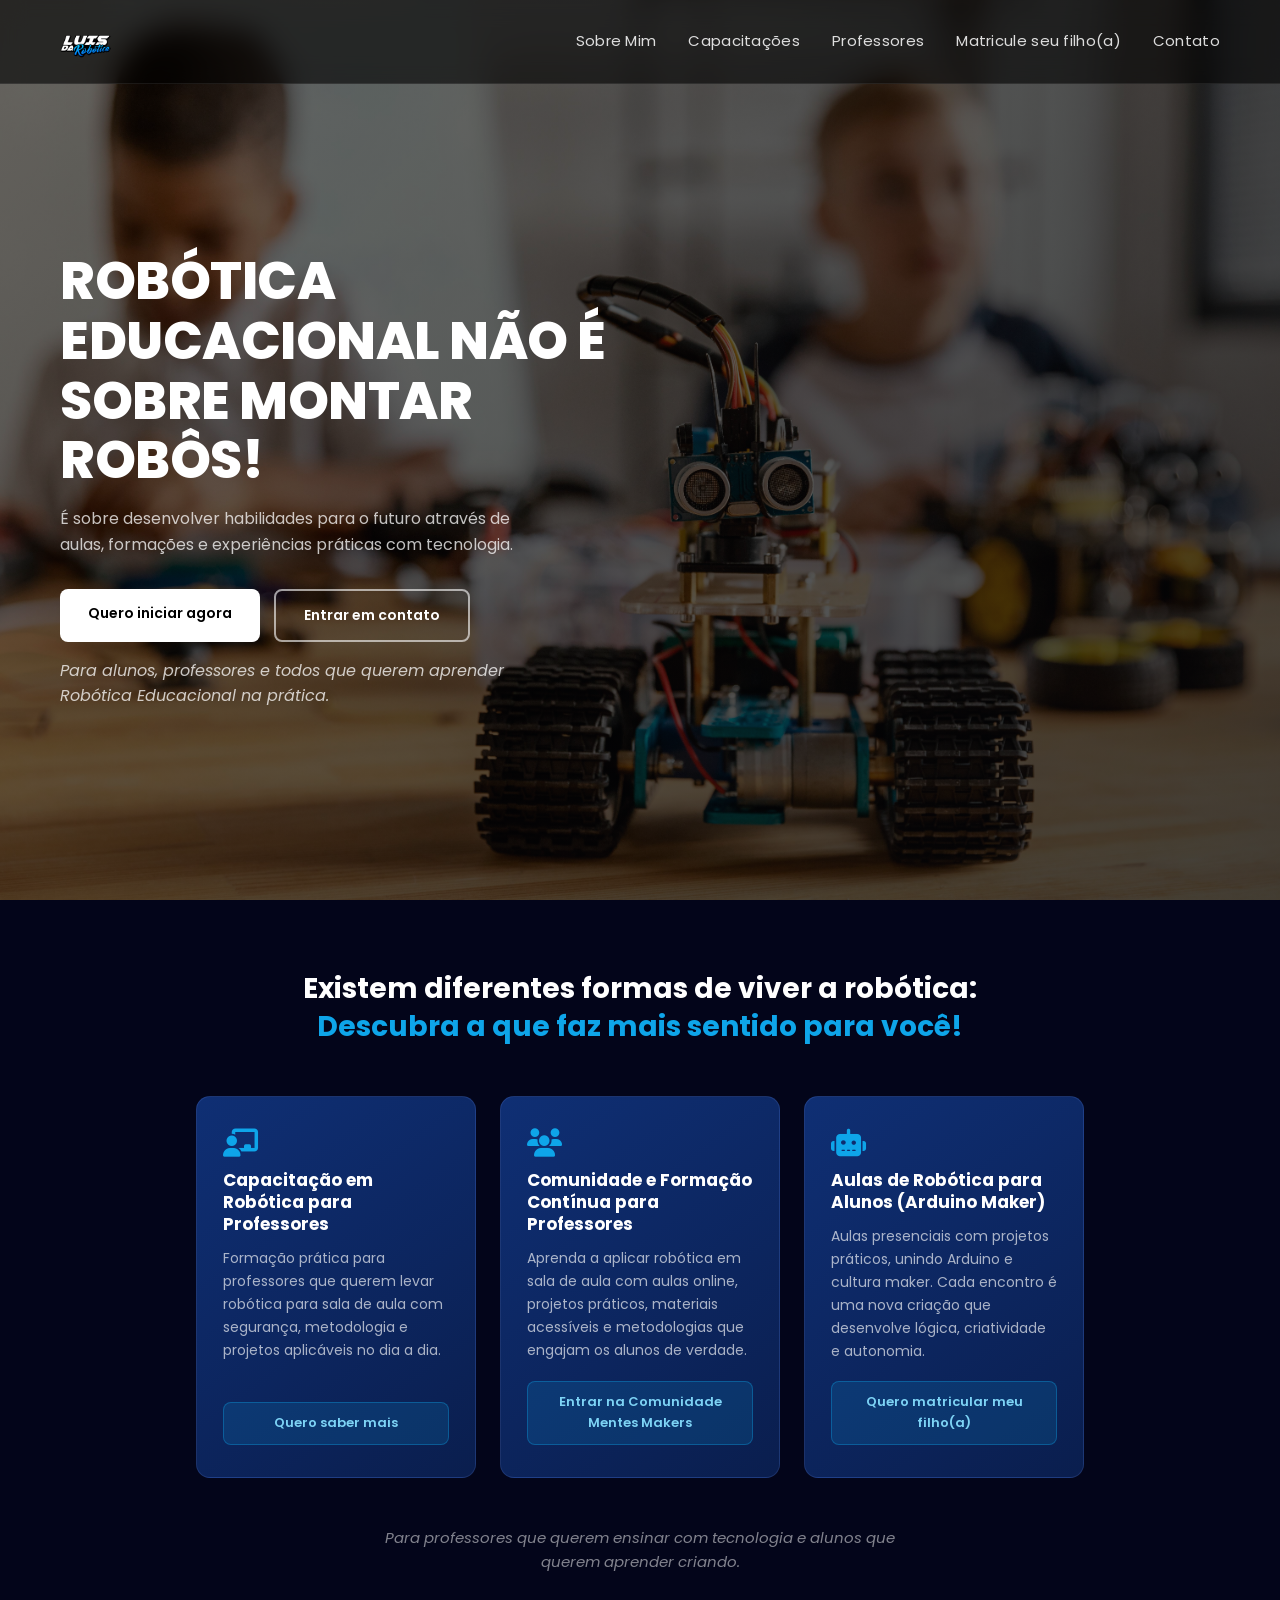
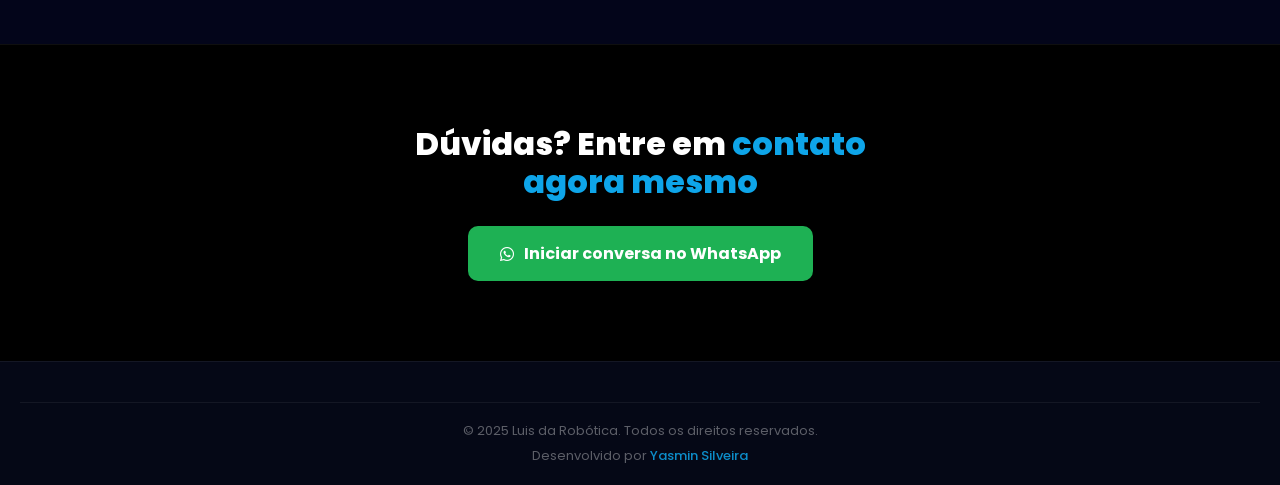
==== index.html @ f3c62aaa "Primeiro commit" ====
<!DOCTYPE html>
<html lang="pt-BR">
<head>
  <meta charset="UTF-8">
  <meta name="viewport" content="width=device-width, initial-scale=1.0">
  <title>Luis da Robótica</title>
   <link rel="icon" type="image/png" href="logotipo.png">
  <link rel="stylesheet" href="style.css">
  <link href="https://fonts.googleapis.com/css2?family=Poppins:wght@300;400;600;800&display=swap" rel="stylesheet">
  <link rel="stylesheet" href="https://cdnjs.cloudflare.com/ajax/libs/font-awesome/6.5.0/css/all.min.css">
  <style>

    /* =====================
       SUBTÍTULO HERO
    ===================== */
    .hero-sub {
      margin-top: 20px;
      color: rgba(255,255,255,0.55);
      font-size: 15px;
      max-width: 460px;
      line-height: 1.6;
      font-style: italic;
    }

    /* =====================
       TÍTULO SEÇÃO BLOCOS
    ===================== */
    .blocos-titulo {
      text-align: center;
      padding: 70px 60px 10px;
      background: #03051a;
    }

    .blocos-titulo h2 {
      font-size: 28px;
      font-weight: 700;
      line-height: 1.35;
      max-width: 700px;
      margin: 0 auto;
      color: white;
    }

    .blocos-titulo h2 span {
      color: #0EA5E9;
    }

    /* =====================
       CARDS / BLOCOS
    ===================== */
    .sobre-cards {
      display: flex;
      gap: 24px;
      padding: 40px 60px 20px;
      justify-content: center;
      flex-wrap: wrap;
      background: #03051a;
    }

    .card {
      background: linear-gradient(145deg, #0f2f74, #0a1e4e);
      padding: 32px 26px;
      border-radius: 14px;
      width: 280px;
      border: 1px solid rgba(125, 158, 250, 0.15);
      transition: transform 0.3s, border-color 0.3s, box-shadow 0.3s;
      display: flex;
      flex-direction: column;
      gap: 12px;
    }

    .card:hover {
      transform: translateY(-6px);
      border-color: rgba(14,165,233,0.5);
      box-shadow: 0 16px 40px rgba(14,165,233,0.15);
    }

    .card .card-icon {
      font-size: 28px;
      color: #0EA5E9;
    }

    .card h3 {
      font-size: 17px;
      font-weight: 700;
      line-height: 1.3;
      color: white;
    }

    .card p {
      color: rgba(255,255,255,0.65);
      font-size: 14px;
      line-height: 1.65;
      flex: 1;
    }

    .card-btn {
      display: inline-block;
      margin-top: 6px;
      padding: 10px 18px;
      background: rgba(14,165,233,0.15);
      border: 1px solid rgba(14,165,233,0.35);
      color: #7DD3F5;
      border-radius: 8px;
      font-size: 13px;
      font-weight: 600;
      text-decoration: none;
      transition: background 0.25s, color 0.25s, transform 0.2s;
      text-align: center;
    }

    .card-btn:hover {
      background: #0EA5E9;
      color: white;
      transform: translateY(-1px);
    }

    /* =====================
       FRASE ABAIXO DOS BLOCOS
    ===================== */
    .blocos-frase {
      background: #03051a;
      text-align: center;
      padding: 28px 60px 70px;
    }

    .blocos-frase p {
      color: rgba(255,255,255,0.5);
      font-size: 15px;
      font-style: italic;
      max-width: 560px;
      margin: 0 auto;
      line-height: 1.6;
    }

    /* =====================
       CTA WHATSAPP FINAL
    ===================== */
    .cta-whatsapp {
      background: #000000;
      padding: 80px 60px;
      display: flex;
      flex-direction: column;
      align-items: center;
      text-align: center;
      gap: 24px;
      border-top: 1px solid rgba(255,255,255,0.06);
    }

    .cta-whatsapp h2 {
      font-size: 32px;
      font-weight: 800;
      line-height: 1.2;
      max-width: 500px;
    }

    .cta-whatsapp h2 span {
      color: #0EA5E9;
    }

    .btn-whatsapp-cta {
      display: inline-flex;
      align-items: center;
      gap: 10px;
      background: #1eb154;
      color: white;
      text-decoration: none;
      padding: 15px 32px;
      border-radius: 10px;
      font-size: 16px;
      font-weight: 700;
      transition: transform 0.25s, box-shadow 0.25s;
    }

    .btn-whatsapp-cta:hover {
      transform: translateY(-3px);
      box-shadow: 0 10px 30px rgba(37,211,102,0.4);
    }

    /* =====================
       FOOTER
    ===================== */
    .footer {
      background: #050816;
      padding: 0 20px;
      border-top: 1px solid rgba(255,255,255,0.06);
    }

    .footer-bottom {
      padding: 18px 20px;
      display: flex;
      flex-direction: column;
      align-items: center;
      gap: 4px;
      text-align: center;
    }

    .footer-bottom p {
      color: rgba(255,255,255,0.35);
      font-size: 13px;
      margin: 0;
    }

    .footer-bottom .dev-credit a {
      color: rgba(14,165,233,0.85);
      text-decoration: none;
      font-weight: 500;
      transition: color 0.25s;
    }

    .footer-bottom .dev-credit a:hover {
      color: #38BDF8;
      text-decoration: underline;
    }

    /* =====================
       RESPONSIVO
    ===================== */
    @media (max-width: 768px) {
      .blocos-titulo {
        padding: 50px 24px 10px;
      }

      .blocos-titulo h2 {
        font-size: 22px;
      }

      .sobre-cards {
        padding: 32px 20px 16px;
        flex-direction: column;
        align-items: center;
      }

      .card {
        width: 100%;
        max-width: 360px;
      }

      .blocos-frase {
        padding: 20px 24px 50px;
      }

      .cta-whatsapp {
        padding: 60px 24px;
      }

      .cta-whatsapp h2 {
        font-size: 24px;
      }
    }
  </style>
</head>
<body>

<!-- HEADER -->
<header>
  <div class="logo">
    <img src="logotipo.png" alt="Logo Luis da Robótica">
  </div>

  <nav id="menu">
    <a href="sobre.html">Sobre Mim</a>
    <a href="capacitacao.html">Capacitações</a>
    <a href="mentes.html">Professores</a>
    <a href="alunos.html">Matricule seu filho(a)</a>
    <a href="contato.html">Contato</a>
  </nav>

  <button class="menu-toggle" onclick="toggleMenu()" aria-label="Abrir menu">☰</button>
</header>

<!-- HERO -->
<section class="hero-main">
  <h1>ROBÓTICA EDUCACIONAL NÃO É SOBRE MONTAR ROBÔS!</h1>

  <p>
    É sobre desenvolver habilidades para o futuro através de aulas,
    formações e experiências práticas com tecnologia.
  </p>

  <div class="buttons">
    <a href="sobre.html" class="btn">Quero iniciar agora</a>
    <a href="contato.html" class="btn btn-outline">Entrar em contato</a>
  </div>

  <p class="hero-sub">
    Para alunos, professores e todos que querem aprender Robótica Educacional na prática.
  </p>
</section>

<!-- TÍTULO SEÇÃO BLOCOS -->
<div class="blocos-titulo">
  <h2>Existem diferentes formas de viver a robótica: <span>Descubra a que faz mais sentido para você!</span></h2>
</div>

<!-- BLOCOS -->
<section class="sobre-cards">

  <!-- Bloco 1: Capacitação -->
  <div class="card">
    <i class="fas fa-chalkboard-teacher card-icon"></i>
    <h3>Capacitação em Robótica para Professores</h3>
    <p>Formação prática para professores que querem levar robótica para sala de aula com segurança, metodologia e projetos aplicáveis no dia a dia.</p>
    <a href="capacitacoes.html" class="card-btn">Quero saber mais</a>
  </div>

  <!-- Bloco 2: Comunidade -->
  <div class="card">
    <i class="fas fa-users card-icon"></i>
    <h3>Comunidade e Formação Contínua para Professores</h3>
    <p>Aprenda a aplicar robótica em sala de aula com aulas online, projetos práticos, materiais acessíveis e metodologias que engajam os alunos de verdade.</p>
    <a href="mentes.html" class="card-btn">Entrar na Comunidade Mentes Makers</a>
  </div>

  <!-- Bloco 3: Alunos -->
  <div class="card">
    <i class="fas fa-robot card-icon"></i>
    <h3>Aulas de Robótica para Alunos (Arduino Maker)</h3>
    <p>Aulas presenciais com projetos práticos, unindo Arduino e cultura maker. Cada encontro é uma nova criação que desenvolve lógica, criatividade e autonomia.</p>
    <a href="https://wa.me/5551991377158" class="card-btn">Quero matricular meu filho(a)</a>
  </div>

</section>

<!-- FRASE ABAIXO DOS BLOCOS -->
<div class="blocos-frase">
  <p>Para professores que querem ensinar com tecnologia e alunos que querem aprender criando.</p>
</div>

<!-- CTA WHATSAPP -->
<section class="cta-whatsapp">
  <h2>Dúvidas? Entre em <span>contato agora mesmo</span></h2>
  <a href="https://wa.me/5551991377158" target="_blank" rel="noopener noreferrer" class="btn-whatsapp-cta">
    <i class="fab fa-whatsapp"></i>
    Iniciar conversa no WhatsApp
  </a>
</section>

<!-- FOOTER -->
<footer class="footer">
  <div class="footer-bottom">
    <p>© 2025 Luis da Robótica. Todos os direitos reservados.</p>
    <p class="dev-credit">
      Desenvolvido por <a href="https://www.linkedin.com/in/yasmin-silveira-2394731ba/" target="_blank" rel="noopener noreferrer">Yasmin Silveira</a>
    </p>
  </div>
</footer>

<script src="script.js"></script>
</body>
</html>
---- style.css ----
/* =========================
   RESET E BASE
========================= */
* {
  box-sizing: border-box;
  margin: 0;
  padding: 0;
}
 
body {
  font-family: 'Poppins', system-ui, -apple-system, sans-serif;
  background: #000000;
  color: white;
  line-height: 1.6;
}
 
/* =========================
   HEADER (TOPO FIXO)
========================= */
header {
  position: fixed;
  top: 0;
  left: 0;
  width: 100%;
  display: flex;
  justify-content: space-between;
  align-items: center;
  padding: 10px 60px;
  z-index: 100;
  background: rgba(0, 0, 0, 0.6);
  backdrop-filter: blur(12px);
  -webkit-backdrop-filter: blur(12px);
  border-bottom: 1px solid rgba(255, 255, 255, 0.08);
  transition: background 0.3s;
}
 
/* LOGO */
.logo img {
  height: 55px;
  transition: transform 0.3s;
}
 
.logo img:hover {
  transform: scale(1.04);
}
 
/* =========================
   MENU
========================= */
nav {
  display: flex;
  gap: 32px;
  align-items: center;
}
 
nav a {
  color: rgba(255, 255, 255, 0.85);
  text-decoration: none;
  font-size: 15px;
  font-weight: 400;
  position: relative;
  transition: color 0.3s;
  letter-spacing: 0.3px;
}
 
nav a::after {
  content: "";
  position: absolute;
  width: 0%;
  height: 2px;
  background: white;
  left: 0;
  bottom: -4px;
  border-radius: 2px;
  transition: width 0.3s ease;
}
 
nav a:hover {
  color: white;
}
 
nav a:hover::after {
  width: 100%;
}
 
/* =========================
   MENU HAMBURGUER
========================= */
.menu-toggle {
  display: none;
  font-size: 26px;
  cursor: pointer;
  background: none;
  border: none;
  color: white;
  padding: 4px;
}
 
/* =========================
   HERO PRINCIPAL (HOME)
========================= */
.hero-main {
  height: 100vh;
  display: flex;
  flex-direction: column;
  justify-content: center;
  padding: 120px 60px 60px;
  background:
    linear-gradient(135deg, rgba(0, 0, 0, 0.55) 0%, rgba(4, 5, 8, 0.75) 100%),
    url('crianca.jpg') center/cover no-repeat;
  position: relative;
}
 
.hero-main h1 {
  font-size: 52px;
  max-width: 580px;
  line-height: 1.15;
  font-weight: 800;
  letter-spacing: -0.5px;
}
 
.hero-main h1 span {
  color: #424ef5;
}
 
.hero-main p {
  color: rgba(255, 255, 255, 0.75);
  max-width: 480px;
  margin-top: 16px;
  font-size: 16px;
}
 
/* =========================
   BOTÕES
========================= */
.buttons {
  margin-top: 32px;
  display: flex;
  gap: 14px;
  flex-wrap: wrap;
}
 
.btn {
  padding: 13px 28px;
  background: white;
  color: black;
  text-decoration: none;
  border-radius: 8px;
  font-weight: 600;
  font-size: 14px;
  transition: transform 0.25s, box-shadow 0.25s;
  display: inline-block;
}
 
.btn:hover {
  transform: translateY(-2px);
  box-shadow: 0 8px 24px rgba(255, 255, 255, 0.15);
}
 
.btn-outline {
  background: transparent;
  border: 2px solid rgba(255, 255, 255, 0.6);
  color: white;
}
 
.btn-outline:hover {
  background: #4542f5;
  border-color: #5442f5;
  color: white;
  box-shadow: 0 8px 24px rgba(66, 69, 245, 0.35);
}
 
/* =========================
   HERO SOBRE
========================= */
.sobre-hero {
  height: 100vh;
  display: flex;
  flex-direction: column;
  justify-content: center;
  padding: 120px 60px 60px;
  background:
    linear-gradient(135deg, rgba(0, 0, 0, 0.65) 0%, rgba(10, 15, 28, 0.92) 100%),
    url('fundosobre.png') center/cover no-repeat;
}
 
.sobre-hero h1 {
  font-size: 50px;
  max-width: 500px;
  line-height: 1.2;
  font-weight: 800;
}
 
/* =========================
   CARDS
========================= */
.sobre-cards {
  display: flex;
  gap: 20px;
  padding: 60px;
  justify-content: center;
  flex-wrap: wrap;
}
 
.card {
  background: linear-gradient(145deg, #0f2f74, #0a1e4e);
  padding: 24px;
  border-radius: 14px;
  width: 260px;
  border: 1px solid rgba(125, 158, 250, 0.15);
  transition: transform 0.3s, border-color 0.3s, box-shadow 0.3s;
}
 
.card:hover {
  transform: translateY(-6px);
  border-color: rgba(125, 158, 250, 0.5);
  box-shadow: 0 12px 32px rgba(15, 47, 116, 0.4);
}
 
/* =========================
   APRESENTAÇÃO FINAL
========================= */
.sobre-apresentacao {
  text-align: center;
  padding: 60px 20px;
}
 
.sobre-apresentacao h2 {
  font-size: 30px;
  font-weight: 700;
}
 
.sobre-apresentacao p {
  max-width: 600px;
  margin: 16px auto 0;
  color: rgba(255, 255, 255, 0.7);
  font-size: 16px;
}
 
/* =========================
   FOOTER
========================= */
.footer {
  background: #050816;
  padding: 50px 20px 0;
  border-top: 1px solid rgba(255, 255, 255, 0.06);
}
 
.footer-container {
  display: flex;
  flex-direction: column;
  align-items: center;
  text-align: center;
  gap: 8px;
}
 
.footer h2 {
  font-size: 22px;
  font-weight: 700;
}
 
.footer p {
  color: rgba(255, 255, 255, 0.65);
  font-size: 15px;
}
 
.whatsapp {
  display: inline-flex;
  align-items: center;
  justify-content: center;
  gap: 10px;
  background: #07c24c;
  color: white;
  padding: 12px 24px;
  border-radius: 30px;
  text-decoration: none;
  margin-top: 14px;
  font-weight: 600;
  font-size: 15px;
  transition: transform 0.25s, box-shadow 0.25s;
}
 
.whatsapp img {
  width: 20px;
}
 
.whatsapp:hover {
  transform: translateY(-2px);
  box-shadow: 0 6px 20px rgba(15, 167, 70, 0.842);
}
 
/* Rodapé inferior */
.footer-bottom {
  margin-top: 40px;
  padding: 18px 20px;
  border-top: 1px solid rgba(255, 255, 255, 0.06);
  display: flex;
  flex-direction: column;
  align-items: center;
  gap: 4px;
  text-align: center;
}
 
.footer-bottom p {
  color: rgba(255, 255, 255, 0.35);
  font-size: 13px;
  margin: 0;
}
 
.footer-bottom .dev-credit {
  color: rgba(255, 255, 255, 0.35);
  font-size: 13px;
}
 
.footer-bottom .dev-credit a {
  color: rgba(135, 66, 245, 0.85);
  text-decoration: none;
  font-weight: 500;
  transition: color 0.25s;
}
 
.footer-bottom .dev-credit a:hover {
  color: #a76df7;
  text-decoration: underline;
}
 
/* =========================
   RESPONSIVO (CELULAR)
========================= */
@media (max-width: 768px) {
 
  header {
    padding: 14px 20px;
  }
 
  nav {
    position: absolute;
    top: 70px;
    left: 0;
    right: 0;
    background: rgba(3, 27, 138, 0.97);
    backdrop-filter: blur(10px);
    flex-direction: column;
    align-items: center;
    padding: 20px;
    gap: 20px;
    display: none;
    border-bottom: 1px solid rgba(255, 255, 255, 0.1);
  }
 
  nav.active {
    display: flex;
  }
 
  .menu-toggle {
    display: block;
  }
 
  .hero-main {
    padding: 100px 24px 40px;
  }
 
  .hero-main h1 {
    font-size: 30px;
  }
 
  .sobre-hero {
    padding: 100px 24px 40px;
  }
 
  .sobre-hero h1 {
    font-size: 28px;
  }
 
  .sobre-cards {
    padding: 40px 20px;
  }
 
  .buttons {
    flex-direction: column;
    align-items: flex-start;
  }
}
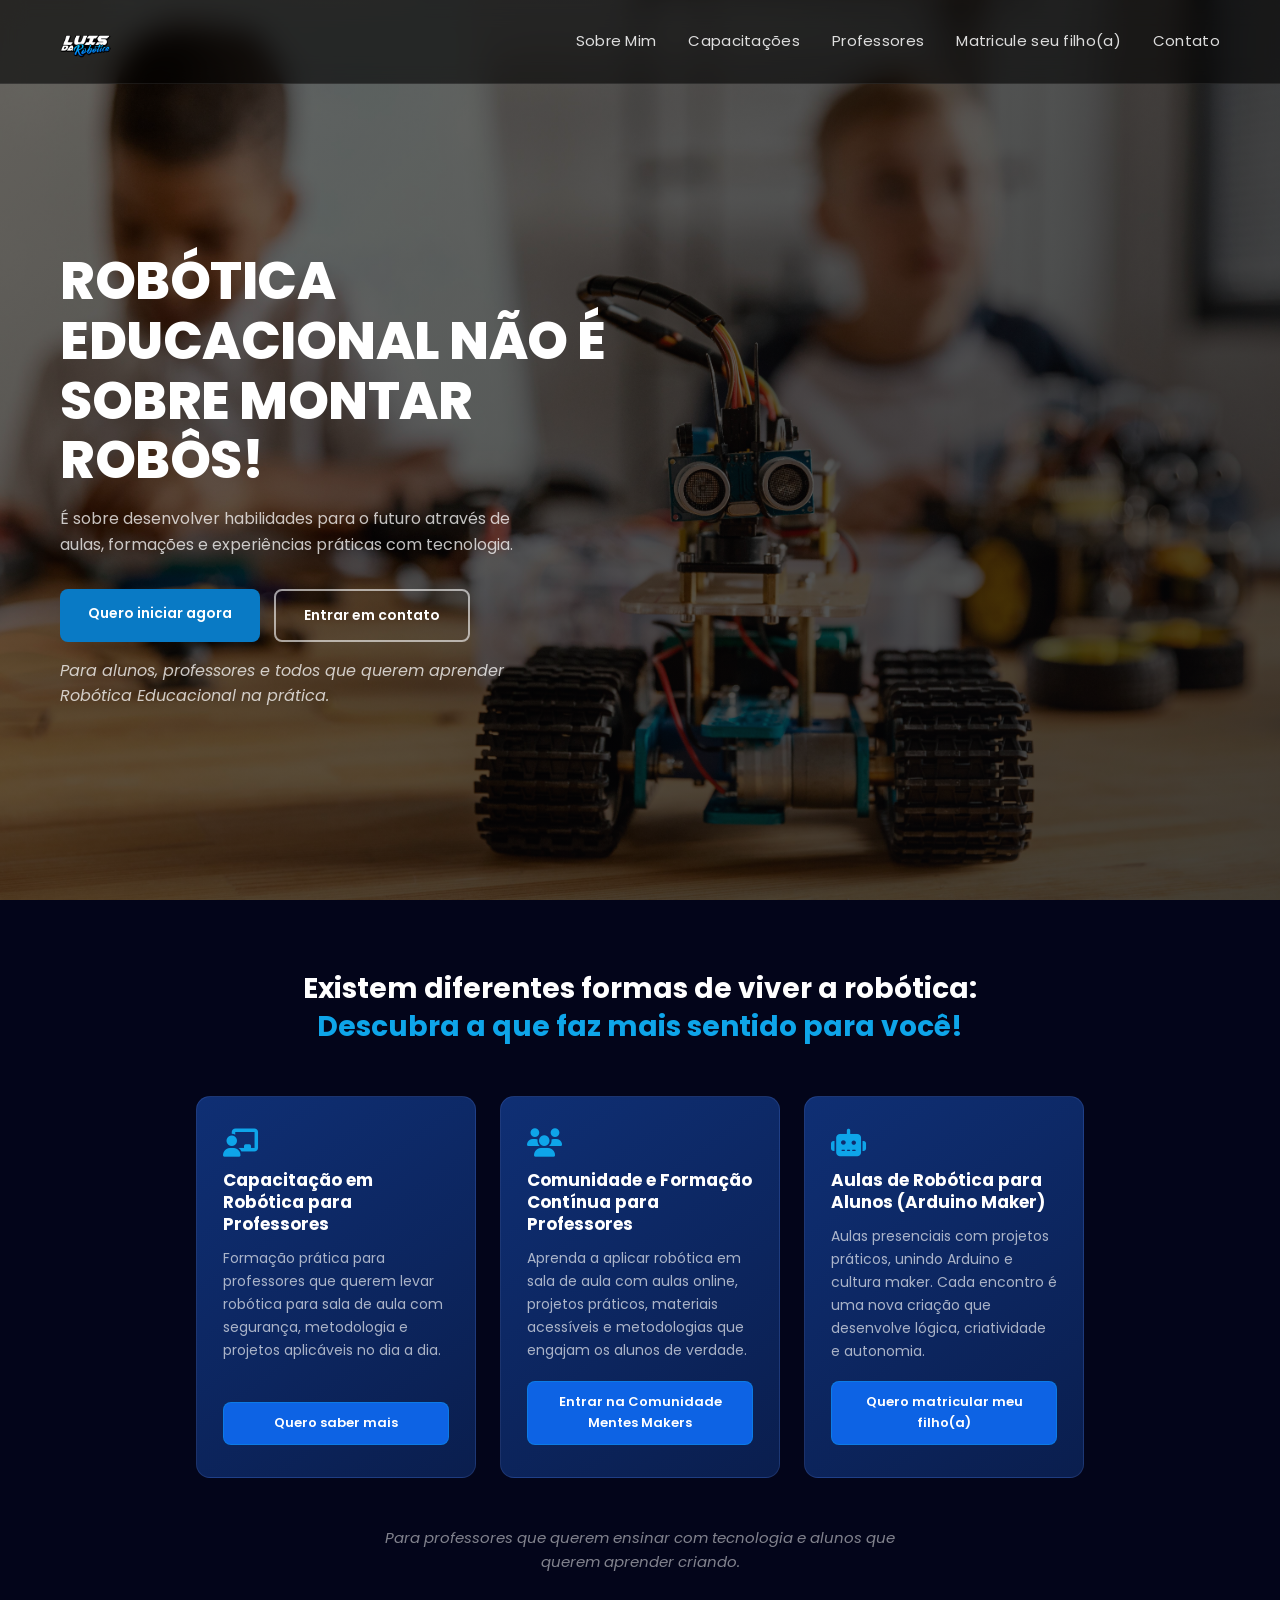
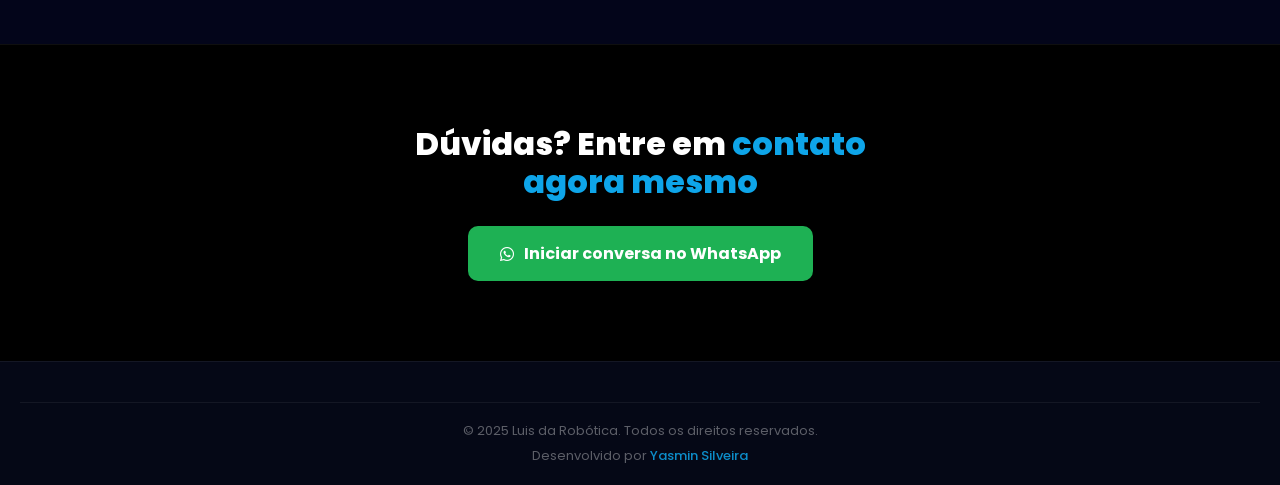
==== commit 5a8658ab: "Atualização" ====
--- a/index.html
+++ b/index.html
@@ -97,9 +97,9 @@
       display: inline-block;
       margin-top: 6px;
       padding: 10px 18px;
-      background: rgba(14,165,233,0.15);
+      background:  #0d63e4;
       border: 1px solid rgba(14,165,233,0.35);
-      color: #7DD3F5;
+      color: #ffffff;
       border-radius: 8px;
       font-size: 13px;
       font-weight: 600;
@@ -110,7 +110,7 @@
 
     .card-btn:hover {
       background: #0EA5E9;
-      color: white;
+      color:  #ffffff;
       transform: translateY(-1px);
     }
 
--- a/style.css
+++ b/style.css
@@ -142,8 +142,8 @@
  
 .btn {
   padding: 13px 28px;
-  background: white;
-  color: black;
+  background: rgb(9, 122, 197);
+  color: rgb(255, 255, 255);
   text-decoration: none;
   border-radius: 8px;
   font-weight: 600;
